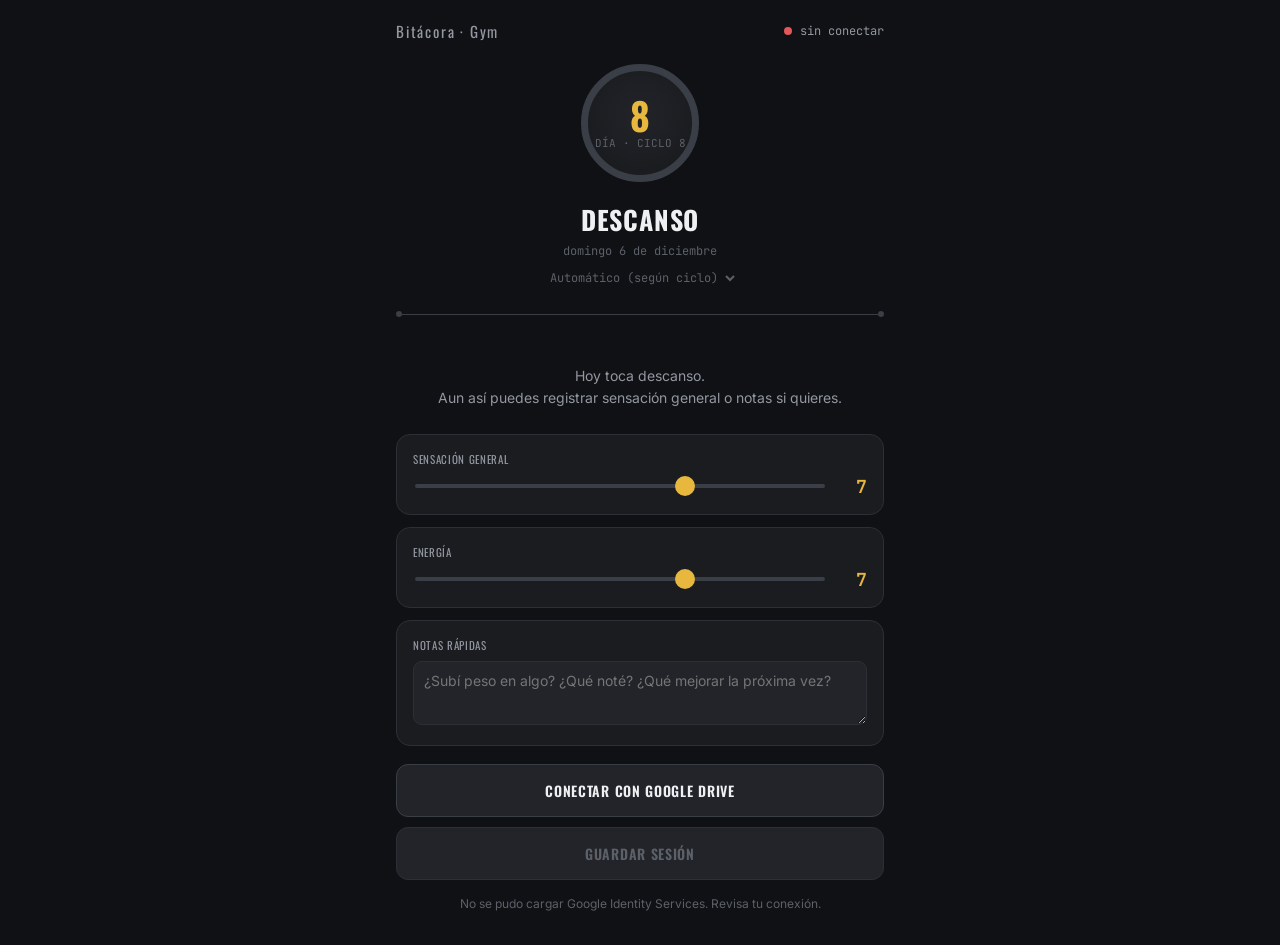
==== index.html @ aa34f246 "Add files via upload" ====
<!DOCTYPE html>
<html lang="es">
<head>
<meta charset="UTF-8">
<meta name="viewport" content="width=device-width, initial-scale=1, viewport-fit=cover">
<title>Bitácora de Gym</title>
<meta name="apple-mobile-web-app-capable" content="yes">
<meta name="apple-mobile-web-app-status-bar-style" content="black-translucent">
<meta name="apple-mobile-web-app-title" content="Bitácora">
<meta name="mobile-web-app-capable" content="yes">
<meta name="theme-color" content="#101114">
<link rel="preconnect" href="https://fonts.googleapis.com">
<link rel="preconnect" href="https://fonts.gstatic.com" crossorigin>
<link href="https://fonts.googleapis.com/css2?family=Oswald:wght@500;600;700&family=Inter:wght@400;500;600&family=JetBrains+Mono:wght@500;600&display=swap" rel="stylesheet">
<script src="https://accounts.google.com/gsi/client" async defer></script>
<style>
  :root{
    --bg:#101114;
    --surface:#1a1c20;
    --surface-2:#222429;
    --border:#2c2f36;
    --border-strong:#3a3e46;
    --accent:#e8b83e;
    --accent-dim:#8a6c1f;
    --text:#eef0f2;
    --text-2:#9297a1;
    --text-3:#5c6068;
    --green:#5fbf85;
    --red:#e2585a;
    --radius:14px;
  }
  *{box-sizing:border-box;-webkit-tap-highlight-color:transparent;}
  html,body{margin:0;padding:0;background:var(--bg);color:var(--text);}
  body{
    font-family:'Inter',sans-serif;
    padding:env(safe-area-inset-top) 16px calc(env(safe-area-inset-bottom) + 32px);
    max-width:520px;margin:0 auto;
    -webkit-font-smoothing:antialiased;
  }
  h1,h2,h3{font-family:'Oswald',sans-serif;text-transform:uppercase;letter-spacing:.03em;margin:0;}
  .top{display:flex;align-items:center;justify-content:space-between;padding:20px 0 16px;}
  .top .brand{font-family:'Oswald',sans-serif;font-size:15px;letter-spacing:.12em;color:var(--text-2);}
  .status-dot{width:8px;height:8px;border-radius:50%;background:var(--red);}
  .status-dot.ok{background:var(--green);}
  .status-row{display:flex;align-items:center;gap:8px;font-size:12px;color:var(--text-2);font-family:'JetBrains Mono',monospace;}

  .plate{
    position:relative;width:118px;height:118px;border-radius:50%;
    border:7px solid var(--border-strong);
    background:radial-gradient(circle at 50% 42%, var(--surface-2) 0%, var(--surface) 70%);
    display:flex;flex-direction:column;align-items:center;justify-content:center;
    margin:6px auto 18px;
  }
  .plate .num{font-family:'Oswald',sans-serif;font-size:38px;font-weight:700;color:var(--accent);line-height:1;}
  .plate .of{font-family:'JetBrains Mono',monospace;font-size:11px;color:var(--text-3);margin-top:2px;}

  .barbell{display:flex;align-items:center;gap:0;margin:24px 0;}
  .barbell .dot{width:6px;height:6px;border-radius:50%;background:var(--border-strong);flex-shrink:0;}
  .barbell .bar{flex:1;height:1px;background:var(--border-strong);}

  .session-title{text-align:center;margin-bottom:4px;}
  .session-title h2{font-size:26px;color:var(--text);}
  .session-sub{text-align:center;font-size:12px;color:var(--text-3);font-family:'JetBrains Mono',monospace;margin-bottom:4px;}
  .rest-note{text-align:center;color:var(--text-2);font-size:14px;padding:24px 0;line-height:1.6;}

  .day-override{display:flex;justify-content:center;margin:10px 0 0;}
  .day-override select{
    background:transparent;border:none;color:var(--text-3);font-size:12px;
    font-family:'JetBrains Mono',monospace;text-align:center;
  }

  .card{background:var(--surface);border:1px solid var(--border);border-radius:var(--radius);padding:16px;margin-bottom:12px;}
  .cat-label{font-size:11px;letter-spacing:.1em;color:var(--accent);text-transform:uppercase;font-weight:600;margin:4px 0 10px;font-family:'Oswald',sans-serif;}

  .ex-row{border-top:1px solid var(--border);padding:12px 0;}
  .ex-row:first-of-type{border-top:none;padding-top:0;}
  .ex-head{display:flex;align-items:center;justify-content:space-between;cursor:pointer;}
  .ex-name{font-size:14px;font-weight:500;}
  .ex-toggle{width:22px;height:22px;border-radius:7px;border:1px solid var(--border-strong);display:flex;align-items:center;justify-content:center;color:var(--text-3);font-size:15px;flex-shrink:0;}
  .ex-toggle.active{background:var(--accent);border-color:var(--accent);color:#221a05;}

  .sets{display:none;margin-top:12px;}
  .sets.show{display:block;}
  .set-grid{display:grid;grid-template-columns:28px 1fr 1fr;gap:8px;align-items:center;margin-bottom:6px;}
  .set-grid .set-idx{font-family:'JetBrains Mono',monospace;font-size:11px;color:var(--text-3);text-align:center;}
  .set-grid input{
    width:100%;background:var(--surface-2);border:1px solid var(--border);border-radius:9px;
    color:var(--text);font-family:'JetBrains Mono',monospace;font-size:15px;padding:9px 8px;text-align:center;
  }
  .set-grid input:focus{outline:none;border-color:var(--accent);}
  .set-labels{display:grid;grid-template-columns:28px 1fr 1fr;gap:8px;margin-bottom:4px;}
  .set-labels span{font-size:10px;color:var(--text-3);text-align:center;font-family:'JetBrains Mono',monospace;}

  .custom-ex{display:flex;gap:8px;margin-top:12px;}
  .custom-ex input{flex:1;background:var(--surface-2);border:1px solid var(--border);border-radius:9px;color:var(--text);font-size:13px;padding:9px 10px;}
  .custom-ex button{background:var(--surface-2);border:1px solid var(--border-strong);border-radius:9px;color:var(--text-2);font-size:18px;width:38px;flex-shrink:0;}

  label.field-label{display:block;font-size:11px;letter-spacing:.06em;color:var(--text-2);text-transform:uppercase;margin-bottom:8px;font-family:'Oswald',sans-serif;}
  .slider-row{display:flex;align-items:center;gap:12px;}
  input[type="range"]{-webkit-appearance:none;flex:1;height:4px;background:var(--border-strong);border-radius:2px;}
  input[type="range"]::-webkit-slider-thumb{-webkit-appearance:none;width:20px;height:20px;border-radius:50%;background:var(--accent);}
  .slider-val{font-family:'JetBrains Mono',monospace;font-size:18px;color:var(--accent);min-width:28px;text-align:right;font-weight:600;}
  textarea{width:100%;background:var(--surface-2);border:1px solid var(--border);border-radius:9px;color:var(--text);font-size:14px;padding:10px;font-family:'Inter',sans-serif;resize:vertical;min-height:64px;}
  textarea:focus,select:focus{outline:none;}

  .btn{
    width:100%;padding:15px;border-radius:12px;border:1px solid var(--border-strong);
    background:var(--surface-2);color:var(--text);font-size:14px;font-weight:600;
    font-family:'Oswald',sans-serif;letter-spacing:.05em;text-transform:uppercase;
  }
  .btn:active{transform:scale(.98);}
  .btn.primary{background:var(--accent);border-color:var(--accent);color:#221a05;}
  .btn.primary:disabled{background:var(--surface-2);border-color:var(--border);color:var(--text-3);}
  .btn-row{display:flex;flex-direction:column;gap:10px;margin-top:18px;}

  .toast{
    position:fixed;left:16px;right:16px;bottom:24px;max-width:488px;margin:0 auto;
    background:var(--surface-2);border:1px solid var(--border-strong);border-radius:12px;
    padding:13px 16px;font-size:13px;text-align:center;opacity:0;transition:opacity .25s;pointer-events:none;
  }
  .toast.show{opacity:1;}
  .toast.ok{border-color:var(--green);color:var(--green);}
  .toast.err{border-color:var(--red);color:var(--red);}

  .setup{font-size:12px;color:var(--text-3);text-align:center;margin-top:14px;line-height:1.6;}
  .setup a{color:var(--text-2);}
</style>
</head>
<body>

<div class="top">
  <span class="brand">Bitácora · Gym</span>
  <div class="status-row"><span class="status-dot" id="statusDot"></span><span id="statusText">sin conectar</span></div>
</div>

<div class="plate">
  <div class="num" id="cycleNum">1</div>
  <div class="of">DÍA · CICLO 8</div>
</div>

<div class="session-title"><h2 id="groupTitle">Hombro</h2></div>
<div class="session-sub" id="dateSub"></div>
<div class="day-override">
  <select id="dayOverride"></select>
</div>

<div class="barbell"><div class="dot"></div><div class="bar"></div><div class="dot"></div></div>

<div id="restNote" class="rest-note" style="display:none">Hoy toca descanso.<br>Aun así puedes registrar sensación general o notas si quieres.</div>

<div id="exerciseWrap"></div>

<div class="card">
  <label class="field-label">Sensación general</label>
  <div class="slider-row">
    <input type="range" id="sensacion" min="1" max="10" step="1" value="7">
    <span class="slider-val" id="sensacionVal">7</span>
  </div>
</div>

<div class="card">
  <label class="field-label">Energía</label>
  <div class="slider-row">
    <input type="range" id="energia" min="1" max="10" step="1" value="7">
    <span class="slider-val" id="energiaVal">7</span>
  </div>
</div>

<div class="card">
  <label class="field-label">Notas rápidas</label>
  <textarea id="notas" placeholder="¿Subí peso en algo? ¿Qué noté? ¿Qué mejorar la próxima vez?"></textarea>
</div>

<div class="btn-row">
  <button class="btn" id="btnConnect">Conectar con Google Drive</button>
  <button class="btn primary" id="btnSave" disabled>Guardar sesión</button>
</div>

<div class="setup" id="setupNote"></div>

<div class="toast" id="toast"></div>

<script>
const CONFIG = {
  CLIENT_ID: "TU_CLIENT_ID_DE_GOOGLE.apps.googleusercontent.com",
  SCOPE: "https://www.googleapis.com/auth/drive.file",
  FOLDER_PATH: ["02 - Cuerpo", "Rutina", "Historial Gym"],
  CYCLE_START: "2026-07-16"
};

const CYCLE = [
  { grupo: "Hombro", tipo: "hombro" },
  { grupo: "Bíceps + Tríceps", tipo: "biceps_triceps" },
  { grupo: "Espalda + Hombros", tipo: "espalda_hombros" },
  { grupo: "Descanso", tipo: "descanso" },
  { grupo: "Pecho + Hombros", tipo: "pecho_hombros" },
  { grupo: "Bíceps + Tríceps", tipo: "biceps_triceps" },
  { grupo: "Pecho + Hombros", tipo: "pecho_hombros" },
  { grupo: "Descanso", tipo: "descanso" }
];

const EXERCISES = {
  hombro: { "": [
    "Press militar con barra","Elevaciones laterales","Aperturas de ángel","Press Arnold",
    "Face pull con cuerda","Pájaros en polea","Elevaciones frontales con disco"
  ]},
  biceps_triceps: {
    "Bíceps": ["Curl con barra","Curl con mancuernas alternado","Curl martillo","Curl con brazo apoyado (predicador)","Curl en polea baja","Dominadas supinas","Curl inclinado en banco","Curl araña"],
    "Tríceps": ["Press francés EZ","Press cerrado en banca","Polea con cuerda de pie","Polea con gomas de pie","Press sobre la cabeza con barra","Elevación tras nuca sentado","California press con mancuernas","Fondos en paralelas"]
  },
  espalda_hombros: {
    "Espalda": ["Remo con barra","Dominadas","Remo de pie en banca (Pendlay Row)","Peso muerto","Remo en T (T-bar row)","Remo con mancuerna un brazo","Remo en banco inclinado","Pull-over con mancuerna"],
    "Hombros": ["Press militar con barra","Elevaciones laterales","Aperturas de ángel","Face pull con cuerda","Press Arnold"]
  },
  pecho_hombros: {
    "Pecho": ["Press plano con barra","Press plano con mancuernas","Press inclinado con barra","Press inclinado con mancuernas","Aperturas con mancuernas","Aperturas en cable cruzado","Elevaciones frontales con mancuerna","Fondos en paralelas"],
    "Hombros": ["Press militar con barra","Elevaciones laterales","Aperturas de ángel","Press Arnold","Pájaros en polea (posterior)"]
  },
  descanso: {}
};

let state = { added: {}, tokenClient: null, accessToken: null, folderId: null, manualDay: null };

function pad(n){ return n.toString().padStart(2,"0"); }
function todayISO(){ const d = new Date(); return `${d.getFullYear()}-${pad(d.getMonth()+1)}-${pad(d.getDate())}`; }
function cycleDay(){
  if(state.manualDay !== null) return state.manualDay;
  const start = new Date(CONFIG.CYCLE_START + "T00:00:00");
  const now = new Date();
  const today = new Date(now.getFullYear(), now.getMonth(), now.getDate());
  const diff = Math.floor((today - start) / 86400000);
  return ((diff % 8) + 8) % 8;
}

function renderHeader(){
  const day = cycleDay();
  const info = CYCLE[day];
  document.getElementById("cycleNum").textContent = day + 1;
  document.getElementById("groupTitle").textContent = info.grupo;
  const d = new Date();
  const dias = ["domingo","lunes","martes","miércoles","jueves","viernes","sábado"];
  const meses = ["enero","febrero","marzo","abril","mayo","junio","julio","agosto","septiembre","octubre","noviembre","diciembre"];
  document.getElementById("dateSub").textContent = `${dias[d.getDay()]} ${d.getDate()} de ${meses[d.getMonth()]}`;
  document.getElementById("restNote").style.display = info.tipo === "descanso" ? "block" : "none";
  return info;
}

function renderDayOverride(){
  const sel = document.getElementById("dayOverride");
  sel.innerHTML = "";
  const autoOpt = document.createElement("option");
  autoOpt.value = "auto";
  autoOpt.textContent = "Automático (según ciclo)";
  sel.appendChild(autoOpt);
  CYCLE.forEach((c, i) => {
    const opt = document.createElement("option");
    opt.value = i;
    opt.textContent = `Día ${i+1} — ${c.grupo}`;
    sel.appendChild(opt);
  });
  sel.value = state.manualDay === null ? "auto" : state.manualDay;
  sel.onchange = () => {
    state.manualDay = sel.value === "auto" ? null : parseInt(sel.value, 10);
    state.added = {};
    renderAll();
  };
}

function exerciseKey(name){ return name.replace(/[^a-z0-9]/gi, "_").toLowerCase(); }

function renderExercises(info){
  const wrap = document.getElementById("exerciseWrap");
  wrap.innerHTML = "";
  const cats = EXERCISES[info.tipo];
  Object.keys(cats).forEach(catName => {
    const card = document.createElement("div");
    card.className = "card";
    if(catName){
      const lbl = document.createElement("div");
      lbl.className = "cat-label";
      lbl.textContent = catName;
      card.appendChild(lbl);
    }
    cats[catName].forEach(name => {
      card.appendChild(buildExerciseRow(name));
    });
    const customRow = document.createElement("div");
    customRow.className = "custom-ex";
    customRow.innerHTML = `<input type="text" placeholder="Añadir ejercicio suelto" id="custom-${exerciseKey(catName||'main')}"><button type="button">+</button>`;
    customRow.querySelector("button").onclick = () => {
      const inp = customRow.querySelector("input");
      if(inp.value.trim()){
        card.insertBefore(buildExerciseRow(inp.value.trim()), customRow);
        inp.value = "";
      }
    };
    card.appendChild(customRow);
    wrap.appendChild(card);
  });
}

function buildExerciseRow(name){
  const key = exerciseKey(name) + "-" + Math.random().toString(36).slice(2,7);
  const row = document.createElement("div");
  row.className = "ex-row";
  row.innerHTML = `
    <div class="ex-head">
      <span class="ex-name">${name}</span>
      <span class="ex-toggle">+</span>
    </div>
    <div class="sets">
      <div class="set-labels"><span></span><span>KG</span><span>REPS</span></div>
      ${[1,2,3,4].map(i => `
      <div class="set-grid">
        <span class="set-idx">S${i}</span>
        <input type="number" inputmode="decimal" placeholder="0" class="peso">
        <input type="number" inputmode="numeric" placeholder="0" class="reps">
      </div>`).join("")}
    </div>
  `;
  const head = row.querySelector(".ex-head");
  const toggle = row.querySelector(".ex-toggle");
  const sets = row.querySelector(".sets");
  head.onclick = () => {
    const active = toggle.classList.toggle("active");
    sets.classList.toggle("show", active);
    toggle.textContent = active ? "✓" : "+";
    state.added[key] = active ? { name, row } : undefined;
  };
  row.dataset.name = name;
  row.dataset.key = key;
  return row;
}

function renderAll(){
  const info = renderHeader();
  renderDayOverride();
  renderExercises(info);
}

document.getElementById("sensacion").oninput = e => document.getElementById("sensacionVal").textContent = e.target.value;
document.getElementById("energia").oninput = e => document.getElementById("energiaVal").textContent = e.target.value;

function showToast(msg, kind){
  const t = document.getElementById("toast");
  t.textContent = msg;
  t.className = "toast show " + (kind || "");
  setTimeout(() => { t.className = "toast"; }, 3200);
}

function setConnected(on){
  document.getElementById("statusDot").classList.toggle("ok", on);
  document.getElementById("statusText").textContent = on ? "conectado" : "sin conectar";
  document.getElementById("btnSave").disabled = !on;
  document.getElementById("btnConnect").textContent = on ? "Reconectar Google Drive" : "Conectar con Google Drive";
}

function initGoogle(){
  if(!window.google || !window.google.accounts){
    document.getElementById("setupNote").textContent = "No se pudo cargar Google Identity Services. Revisa tu conexión.";
    return;
  }
  state.tokenClient = google.accounts.oauth2.initTokenClient({
    client_id: CONFIG.CLIENT_ID,
    scope: CONFIG.SCOPE,
    callback: (resp) => {
      if(resp.error){ showToast("Error al conectar: " + resp.error, "err"); return; }
      state.accessToken = resp.access_token;
      setConnected(true);
      showToast("Conectado a Google Drive", "ok");
    }
  });
}

document.getElementById("btnConnect").onclick = () => {
  if(CONFIG.CLIENT_ID.includes("TU_CLIENT_ID")){
    showToast("Falta configurar el Client ID de Google", "err");
    return;
  }
  if(!state.tokenClient){ initGoogle(); }
  if(state.tokenClient) state.tokenClient.requestAccessToken();
};

async function driveFetch(url, opts){
  opts = opts || {};
  opts.headers = Object.assign({ Authorization: "Bearer " + state.accessToken }, opts.headers || {});
  const res = await fetch(url, opts);
  if(!res.ok){ const t = await res.text(); throw new Error(t); }
  return res.json();
}

async function findOrCreateFolder(name, parentId){
  const q = encodeURIComponent(`name='${name.replace(/'/g,"\\'")}' and mimeType='application/vnd.google-apps.folder' and trashed=false` + (parentId ? ` and '${parentId}' in parents` : " and 'root' in parents"));
  const list = await driveFetch(`https://www.googleapis.com/drive/v3/files?q=${q}&fields=files(id,name)`);
  if(list.files && list.files.length){ return list.files[0].id; }
  const meta = { name, mimeType: "application/vnd.google-apps.folder" };
  if(parentId) meta.parents = [parentId];
  const created = await driveFetch("https://www.googleapis.com/drive/v3/files", {
    method: "POST",
    headers: { "Content-Type": "application/json" },
    body: JSON.stringify(meta)
  });
  return created.id;
}

async function ensureFolderPath(){
  if(state.folderId) return state.folderId;
  let parent = null;
  for(const part of CONFIG.FOLDER_PATH){
    parent = await findOrCreateFolder(part, parent);
  }
  state.folderId = parent;
  return parent;
}

function buildMarkdown(info){
  const fecha = todayISO();
  const d = new Date();
  const dias = ["domingo","lunes","martes","miércoles","jueves","viernes","sábado"];
  const meses = ["enero","febrero","marzo","abril","mayo","junio","julio","agosto","septiembre","octubre","noviembre","diciembre"];
  const diaLargo = `${dias[d.getDay()]} ${d.getDate()} de ${meses[d.getMonth()]} de ${d.getFullYear()}`;
  const sensacion = document.getElementById("sensacion").value;
  const energia = document.getElementById("energia").value;
  const notas = document.getElementById("notas").value.trim();

  const activeRows = Object.values(state.added).filter(Boolean);
  let tabla = "| Ejercicio | Serie 1 | Serie 2 | Serie 3 | Serie 4 |\n|-----------|---------|---------|---------|---------|\n";
  if(activeRows.length === 0){
    tabla += "| — | — | — | — | — |\n";
  } else {
    activeRows.forEach(({ name, row }) => {
      const pesos = [...row.querySelectorAll(".peso")].map(i => i.value);
      const reps = [...row.querySelectorAll(".reps")].map(i => i.value);
      const cells = pesos.map((p, i) => {
        if(!p && !reps[i]) return "";
        return `${p || "?"} kg × ${reps[i] || "?"}`;
      });
      while(cells.length < 4) cells.push("");
      tabla += `| ${name} | ${cells[0]} | ${cells[1]} | ${cells[2]} | ${cells[3]} |\n`;
    });
  }

  return `---
fecha: ${fecha}
grupo: ${info.grupo}
día-ciclo: ${cycleDay() + 1}
sensación: ${sensacion}
energía: ${energia}
tags: [gym, sesion, app]
---

# 💪 ${fecha} — ${info.grupo}

**Sensación general:** ${sensacion}/10
**Energía:** ${energia}/10
**Notas rápidas:** ${notas || "—"}

---

## Ejercicios

${tabla}
---

## ¿Cómo fue la sesión?

**¿Subí peso en algo?**

**¿Qué noté?**
${notas || ""}

**¿Qué mejorar la próxima vez?**
`;
}

document.getElementById("btnSave").onclick = async () => {
  const info = CYCLE[cycleDay()];
  const btn = document.getElementById("btnSave");
  btn.disabled = true;
  btn.textContent = "Guardando…";
  try{
    const folderId = await ensureFolderPath();
    const content = buildMarkdown(info);
    const filename = `${todayISO()} — ${info.grupo}.md`;
    const boundary = "gymapp" + Date.now();
    const metadata = { name: filename, parents: [folderId], mimeType: "text/markdown" };
    const body =
      `--${boundary}\r\nContent-Type: application/json; charset=UTF-8\r\n\r\n${JSON.stringify(metadata)}\r\n` +
      `--${boundary}\r\nContent-Type: text/markdown\r\n\r\n${content}\r\n--${boundary}--`;
    await driveFetch("https://www.googleapis.com/upload/drive/v3/files?uploadType=multipart", {
      method: "POST",
      headers: { "Content-Type": `multipart/related; boundary=${boundary}` },
      body
    });
    showToast("Sesión guardada en Drive", "ok");
    try{ localStorage.setItem("gymapp_last_save", todayISO()); }catch(e){}
  }catch(err){
    showToast("No se pudo guardar. Revisa la conexión.", "err");
    console.error(err);
  }finally{
    btn.disabled = false;
    btn.textContent = "Guardar sesión";
  }
};

document.getElementById("setupNote").innerHTML =
  CONFIG.CLIENT_ID.includes("TU_CLIENT_ID")
    ? "Configura tu Client ID de Google en el código antes de usar la app."
    : "";

renderAll();
window.addEventListener("load", () => setTimeout(initGoogle, 400));
</script>
</body>
</html>
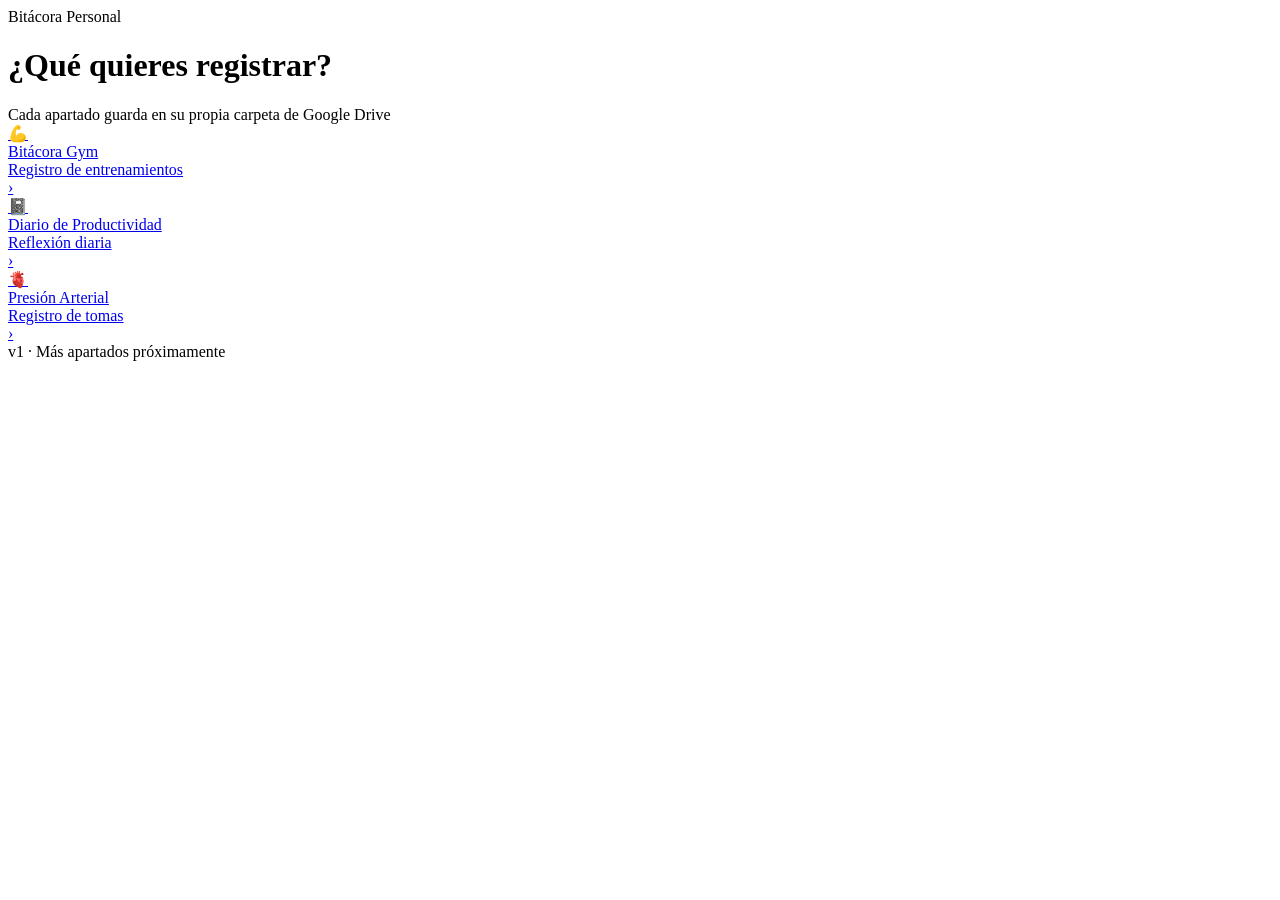
==== commit f7630f05: "Add files via upload" ====
--- a/index.html
+++ b/index.html
@@ -3,7 +3,7 @@
 <head>
 <meta charset="UTF-8">
 <meta name="viewport" content="width=device-width, initial-scale=1, viewport-fit=cover">
-<title>Bitácora de Gym</title>
+<title>Bitácora Personal</title>
 <meta name="apple-mobile-web-app-capable" content="yes">
 <meta name="apple-mobile-web-app-status-bar-style" content="black-translucent">
 <meta name="apple-mobile-web-app-title" content="Bitácora">
@@ -12,504 +12,45 @@
 <link rel="preconnect" href="https://fonts.googleapis.com">
 <link rel="preconnect" href="https://fonts.gstatic.com" crossorigin>
 <link href="https://fonts.googleapis.com/css2?family=Oswald:wght@500;600;700&family=Inter:wght@400;500;600&family=JetBrains+Mono:wght@500;600&display=swap" rel="stylesheet">
-<script src="https://accounts.google.com/gsi/client" async defer></script>
-<style>
-  :root{
-    --bg:#101114;
-    --surface:#1a1c20;
-    --surface-2:#222429;
-    --border:#2c2f36;
-    --border-strong:#3a3e46;
-    --accent:#e8b83e;
-    --accent-dim:#8a6c1f;
-    --text:#eef0f2;
-    --text-2:#9297a1;
-    --text-3:#5c6068;
-    --green:#5fbf85;
-    --red:#e2585a;
-    --radius:14px;
-  }
-  *{box-sizing:border-box;-webkit-tap-highlight-color:transparent;}
-  html,body{margin:0;padding:0;background:var(--bg);color:var(--text);}
-  body{
-    font-family:'Inter',sans-serif;
-    padding:env(safe-area-inset-top) 16px calc(env(safe-area-inset-bottom) + 32px);
-    max-width:520px;margin:0 auto;
-    -webkit-font-smoothing:antialiased;
-  }
-  h1,h2,h3{font-family:'Oswald',sans-serif;text-transform:uppercase;letter-spacing:.03em;margin:0;}
-  .top{display:flex;align-items:center;justify-content:space-between;padding:20px 0 16px;}
-  .top .brand{font-family:'Oswald',sans-serif;font-size:15px;letter-spacing:.12em;color:var(--text-2);}
-  .status-dot{width:8px;height:8px;border-radius:50%;background:var(--red);}
-  .status-dot.ok{background:var(--green);}
-  .status-row{display:flex;align-items:center;gap:8px;font-size:12px;color:var(--text-2);font-family:'JetBrains Mono',monospace;}
-
-  .plate{
-    position:relative;width:118px;height:118px;border-radius:50%;
-    border:7px solid var(--border-strong);
-    background:radial-gradient(circle at 50% 42%, var(--surface-2) 0%, var(--surface) 70%);
-    display:flex;flex-direction:column;align-items:center;justify-content:center;
-    margin:6px auto 18px;
-  }
-  .plate .num{font-family:'Oswald',sans-serif;font-size:38px;font-weight:700;color:var(--accent);line-height:1;}
-  .plate .of{font-family:'JetBrains Mono',monospace;font-size:11px;color:var(--text-3);margin-top:2px;}
-
-  .barbell{display:flex;align-items:center;gap:0;margin:24px 0;}
-  .barbell .dot{width:6px;height:6px;border-radius:50%;background:var(--border-strong);flex-shrink:0;}
-  .barbell .bar{flex:1;height:1px;background:var(--border-strong);}
-
-  .session-title{text-align:center;margin-bottom:4px;}
-  .session-title h2{font-size:26px;color:var(--text);}
-  .session-sub{text-align:center;font-size:12px;color:var(--text-3);font-family:'JetBrains Mono',monospace;margin-bottom:4px;}
-  .rest-note{text-align:center;color:var(--text-2);font-size:14px;padding:24px 0;line-height:1.6;}
-
-  .day-override{display:flex;justify-content:center;margin:10px 0 0;}
-  .day-override select{
-    background:transparent;border:none;color:var(--text-3);font-size:12px;
-    font-family:'JetBrains Mono',monospace;text-align:center;
-  }
-
-  .card{background:var(--surface);border:1px solid var(--border);border-radius:var(--radius);padding:16px;margin-bottom:12px;}
-  .cat-label{font-size:11px;letter-spacing:.1em;color:var(--accent);text-transform:uppercase;font-weight:600;margin:4px 0 10px;font-family:'Oswald',sans-serif;}
-
-  .ex-row{border-top:1px solid var(--border);padding:12px 0;}
-  .ex-row:first-of-type{border-top:none;padding-top:0;}
-  .ex-head{display:flex;align-items:center;justify-content:space-between;cursor:pointer;}
-  .ex-name{font-size:14px;font-weight:500;}
-  .ex-toggle{width:22px;height:22px;border-radius:7px;border:1px solid var(--border-strong);display:flex;align-items:center;justify-content:center;color:var(--text-3);font-size:15px;flex-shrink:0;}
-  .ex-toggle.active{background:var(--accent);border-color:var(--accent);color:#221a05;}
-
-  .sets{display:none;margin-top:12px;}
-  .sets.show{display:block;}
-  .set-grid{display:grid;grid-template-columns:28px 1fr 1fr;gap:8px;align-items:center;margin-bottom:6px;}
-  .set-grid .set-idx{font-family:'JetBrains Mono',monospace;font-size:11px;color:var(--text-3);text-align:center;}
-  .set-grid input{
-    width:100%;background:var(--surface-2);border:1px solid var(--border);border-radius:9px;
-    color:var(--text);font-family:'JetBrains Mono',monospace;font-size:15px;padding:9px 8px;text-align:center;
-  }
-  .set-grid input:focus{outline:none;border-color:var(--accent);}
-  .set-labels{display:grid;grid-template-columns:28px 1fr 1fr;gap:8px;margin-bottom:4px;}
-  .set-labels span{font-size:10px;color:var(--text-3);text-align:center;font-family:'JetBrains Mono',monospace;}
-
-  .custom-ex{display:flex;gap:8px;margin-top:12px;}
-  .custom-ex input{flex:1;background:var(--surface-2);border:1px solid var(--border);border-radius:9px;color:var(--text);font-size:13px;padding:9px 10px;}
-  .custom-ex button{background:var(--surface-2);border:1px solid var(--border-strong);border-radius:9px;color:var(--text-2);font-size:18px;width:38px;flex-shrink:0;}
-
-  label.field-label{display:block;font-size:11px;letter-spacing:.06em;color:var(--text-2);text-transform:uppercase;margin-bottom:8px;font-family:'Oswald',sans-serif;}
-  .slider-row{display:flex;align-items:center;gap:12px;}
-  input[type="range"]{-webkit-appearance:none;flex:1;height:4px;background:var(--border-strong);border-radius:2px;}
-  input[type="range"]::-webkit-slider-thumb{-webkit-appearance:none;width:20px;height:20px;border-radius:50%;background:var(--accent);}
-  .slider-val{font-family:'JetBrains Mono',monospace;font-size:18px;color:var(--accent);min-width:28px;text-align:right;font-weight:600;}
-  textarea{width:100%;background:var(--surface-2);border:1px solid var(--border);border-radius:9px;color:var(--text);font-size:14px;padding:10px;font-family:'Inter',sans-serif;resize:vertical;min-height:64px;}
-  textarea:focus,select:focus{outline:none;}
-
-  .btn{
-    width:100%;padding:15px;border-radius:12px;border:1px solid var(--border-strong);
-    background:var(--surface-2);color:var(--text);font-size:14px;font-weight:600;
-    font-family:'Oswald',sans-serif;letter-spacing:.05em;text-transform:uppercase;
-  }
-  .btn:active{transform:scale(.98);}
-  .btn.primary{background:var(--accent);border-color:var(--accent);color:#221a05;}
-  .btn.primary:disabled{background:var(--surface-2);border-color:var(--border);color:var(--text-3);}
-  .btn-row{display:flex;flex-direction:column;gap:10px;margin-top:18px;}
-
-  .toast{
-    position:fixed;left:16px;right:16px;bottom:24px;max-width:488px;margin:0 auto;
-    background:var(--surface-2);border:1px solid var(--border-strong);border-radius:12px;
-    padding:13px 16px;font-size:13px;text-align:center;opacity:0;transition:opacity .25s;pointer-events:none;
-  }
-  .toast.show{opacity:1;}
-  .toast.ok{border-color:var(--green);color:var(--green);}
-  .toast.err{border-color:var(--red);color:var(--red);}
-
-  .setup{font-size:12px;color:var(--text-3);text-align:center;margin-top:14px;line-height:1.6;}
-  .setup a{color:var(--text-2);}
-</style>
+<link rel="stylesheet" href="shared/styles.css">
 </head>
 <body>
 
 <div class="top">
-  <span class="brand">Bitácora · Gym</span>
-  <div class="status-row"><span class="status-dot" id="statusDot"></span><span id="statusText">sin conectar</span></div>
+  <span class="brand">Bitácora Personal</span>
 </div>
 
-<div class="plate">
-  <div class="num" id="cycleNum">1</div>
-  <div class="of">DÍA · CICLO 8</div>
-</div>
+<div class="hub-title"><h1>¿Qué quieres registrar?</h1></div>
+<div class="hub-sub">Cada apartado guarda en su propia carpeta de Google Drive</div>
 
-<div class="session-title"><h2 id="groupTitle">Hombro</h2></div>
-<div class="session-sub" id="dateSub"></div>
-<div class="day-override">
-  <select id="dayOverride"></select>
-</div>
+<a class="hub-card" href="gym.html">
+  <div class="hub-icon">💪</div>
+  <div>
+    <div class="hub-card-title">Bitácora Gym</div>
+    <div class="hub-card-sub">Registro de entrenamientos</div>
+  </div>
+  <div class="hub-card-arrow">›</div>
+</a>
 
-<div class="barbell"><div class="dot"></div><div class="bar"></div><div class="dot"></div></div>
+<a class="hub-card" href="journal.html">
+  <div class="hub-icon">📓</div>
+  <div>
+    <div class="hub-card-title">Diario de Productividad</div>
+    <div class="hub-card-sub">Reflexión diaria</div>
+  </div>
+  <div class="hub-card-arrow">›</div>
+</a>
 
-<div id="restNote" class="rest-note" style="display:none">Hoy toca descanso.<br>Aun así puedes registrar sensación general o notas si quieres.</div>
+<a class="hub-card" href="presion.html">
+  <div class="hub-icon">🫀</div>
+  <div>
+    <div class="hub-card-title">Presión Arterial</div>
+    <div class="hub-card-sub">Registro de tomas</div>
+  </div>
+  <div class="hub-card-arrow">›</div>
+</a>
 
-<div id="exerciseWrap"></div>
+<div class="setup">v1 · Más apartados próximamente</div>
 
-<div class="card">
-  <label class="field-label">Sensación general</label>
-  <div class="slider-row">
-    <input type="range" id="sensacion" min="1" max="10" step="1" value="7">
-    <span class="slider-val" id="sensacionVal">7</span>
-  </div>
-</div>
-
-<div class="card">
-  <label class="field-label">Energía</label>
-  <div class="slider-row">
-    <input type="range" id="energia" min="1" max="10" step="1" value="7">
-    <span class="slider-val" id="energiaVal">7</span>
-  </div>
-</div>
-
-<div class="card">
-  <label class="field-label">Notas rápidas</label>
-  <textarea id="notas" placeholder="¿Subí peso en algo? ¿Qué noté? ¿Qué mejorar la próxima vez?"></textarea>
-</div>
-
-<div class="btn-row">
-  <button class="btn" id="btnConnect">Conectar con Google Drive</button>
-  <button class="btn primary" id="btnSave" disabled>Guardar sesión</button>
-</div>
-
-<div class="setup" id="setupNote"></div>
-
-<div class="toast" id="toast"></div>
-
-<script>
-const CONFIG = {
-  CLIENT_ID: "TU_CLIENT_ID_DE_GOOGLE.apps.googleusercontent.com",
-  SCOPE: "https://www.googleapis.com/auth/drive.file",
-  FOLDER_PATH: ["02 - Cuerpo", "Rutina", "Historial Gym"],
-  CYCLE_START: "2026-07-16"
-};
-
-const CYCLE = [
-  { grupo: "Hombro", tipo: "hombro" },
-  { grupo: "Bíceps + Tríceps", tipo: "biceps_triceps" },
-  { grupo: "Espalda + Hombros", tipo: "espalda_hombros" },
-  { grupo: "Descanso", tipo: "descanso" },
-  { grupo: "Pecho + Hombros", tipo: "pecho_hombros" },
-  { grupo: "Bíceps + Tríceps", tipo: "biceps_triceps" },
-  { grupo: "Pecho + Hombros", tipo: "pecho_hombros" },
-  { grupo: "Descanso", tipo: "descanso" }
-];
-
-const EXERCISES = {
-  hombro: { "": [
-    "Press militar con barra","Elevaciones laterales","Aperturas de ángel","Press Arnold",
-    "Face pull con cuerda","Pájaros en polea","Elevaciones frontales con disco"
-  ]},
-  biceps_triceps: {
-    "Bíceps": ["Curl con barra","Curl con mancuernas alternado","Curl martillo","Curl con brazo apoyado (predicador)","Curl en polea baja","Dominadas supinas","Curl inclinado en banco","Curl araña"],
-    "Tríceps": ["Press francés EZ","Press cerrado en banca","Polea con cuerda de pie","Polea con gomas de pie","Press sobre la cabeza con barra","Elevación tras nuca sentado","California press con mancuernas","Fondos en paralelas"]
-  },
-  espalda_hombros: {
-    "Espalda": ["Remo con barra","Dominadas","Remo de pie en banca (Pendlay Row)","Peso muerto","Remo en T (T-bar row)","Remo con mancuerna un brazo","Remo en banco inclinado","Pull-over con mancuerna"],
-    "Hombros": ["Press militar con barra","Elevaciones laterales","Aperturas de ángel","Face pull con cuerda","Press Arnold"]
-  },
-  pecho_hombros: {
-    "Pecho": ["Press plano con barra","Press plano con mancuernas","Press inclinado con barra","Press inclinado con mancuernas","Aperturas con mancuernas","Aperturas en cable cruzado","Elevaciones frontales con mancuerna","Fondos en paralelas"],
-    "Hombros": ["Press militar con barra","Elevaciones laterales","Aperturas de ángel","Press Arnold","Pájaros en polea (posterior)"]
-  },
-  descanso: {}
-};
-
-let state = { added: {}, tokenClient: null, accessToken: null, folderId: null, manualDay: null };
-
-function pad(n){ return n.toString().padStart(2,"0"); }
-function todayISO(){ const d = new Date(); return `${d.getFullYear()}-${pad(d.getMonth()+1)}-${pad(d.getDate())}`; }
-function cycleDay(){
-  if(state.manualDay !== null) return state.manualDay;
-  const start = new Date(CONFIG.CYCLE_START + "T00:00:00");
-  const now = new Date();
-  const today = new Date(now.getFullYear(), now.getMonth(), now.getDate());
-  const diff = Math.floor((today - start) / 86400000);
-  return ((diff % 8) + 8) % 8;
-}
-
-function renderHeader(){
-  const day = cycleDay();
-  const info = CYCLE[day];
-  document.getElementById("cycleNum").textContent = day + 1;
-  document.getElementById("groupTitle").textContent = info.grupo;
-  const d = new Date();
-  const dias = ["domingo","lunes","martes","miércoles","jueves","viernes","sábado"];
-  const meses = ["enero","febrero","marzo","abril","mayo","junio","julio","agosto","septiembre","octubre","noviembre","diciembre"];
-  document.getElementById("dateSub").textContent = `${dias[d.getDay()]} ${d.getDate()} de ${meses[d.getMonth()]}`;
-  document.getElementById("restNote").style.display = info.tipo === "descanso" ? "block" : "none";
-  return info;
-}
-
-function renderDayOverride(){
-  const sel = document.getElementById("dayOverride");
-  sel.innerHTML = "";
-  const autoOpt = document.createElement("option");
-  autoOpt.value = "auto";
-  autoOpt.textContent = "Automático (según ciclo)";
-  sel.appendChild(autoOpt);
-  CYCLE.forEach((c, i) => {
-    const opt = document.createElement("option");
-    opt.value = i;
-    opt.textContent = `Día ${i+1} — ${c.grupo}`;
-    sel.appendChild(opt);
-  });
-  sel.value = state.manualDay === null ? "auto" : state.manualDay;
-  sel.onchange = () => {
-    state.manualDay = sel.value === "auto" ? null : parseInt(sel.value, 10);
-    state.added = {};
-    renderAll();
-  };
-}
-
-function exerciseKey(name){ return name.replace(/[^a-z0-9]/gi, "_").toLowerCase(); }
-
-function renderExercises(info){
-  const wrap = document.getElementById("exerciseWrap");
-  wrap.innerHTML = "";
-  const cats = EXERCISES[info.tipo];
-  Object.keys(cats).forEach(catName => {
-    const card = document.createElement("div");
-    card.className = "card";
-    if(catName){
-      const lbl = document.createElement("div");
-      lbl.className = "cat-label";
-      lbl.textContent = catName;
-      card.appendChild(lbl);
-    }
-    cats[catName].forEach(name => {
-      card.appendChild(buildExerciseRow(name));
-    });
-    const customRow = document.createElement("div");
-    customRow.className = "custom-ex";
-    customRow.innerHTML = `<input type="text" placeholder="Añadir ejercicio suelto" id="custom-${exerciseKey(catName||'main')}"><button type="button">+</button>`;
-    customRow.querySelector("button").onclick = () => {
-      const inp = customRow.querySelector("input");
-      if(inp.value.trim()){
-        card.insertBefore(buildExerciseRow(inp.value.trim()), customRow);
-        inp.value = "";
-      }
-    };
-    card.appendChild(customRow);
-    wrap.appendChild(card);
-  });
-}
-
-function buildExerciseRow(name){
-  const key = exerciseKey(name) + "-" + Math.random().toString(36).slice(2,7);
-  const row = document.createElement("div");
-  row.className = "ex-row";
-  row.innerHTML = `
-    <div class="ex-head">
-      <span class="ex-name">${name}</span>
-      <span class="ex-toggle">+</span>
-    </div>
-    <div class="sets">
-      <div class="set-labels"><span></span><span>KG</span><span>REPS</span></div>
-      ${[1,2,3,4].map(i => `
-      <div class="set-grid">
-        <span class="set-idx">S${i}</span>
-        <input type="number" inputmode="decimal" placeholder="0" class="peso">
-        <input type="number" inputmode="numeric" placeholder="0" class="reps">
-      </div>`).join("")}
-    </div>
-  `;
-  const head = row.querySelector(".ex-head");
-  const toggle = row.querySelector(".ex-toggle");
-  const sets = row.querySelector(".sets");
-  head.onclick = () => {
-    const active = toggle.classList.toggle("active");
-    sets.classList.toggle("show", active);
-    toggle.textContent = active ? "✓" : "+";
-    state.added[key] = active ? { name, row } : undefined;
-  };
-  row.dataset.name = name;
-  row.dataset.key = key;
-  return row;
-}
-
-function renderAll(){
-  const info = renderHeader();
-  renderDayOverride();
-  renderExercises(info);
-}
-
-document.getElementById("sensacion").oninput = e => document.getElementById("sensacionVal").textContent = e.target.value;
-document.getElementById("energia").oninput = e => document.getElementById("energiaVal").textContent = e.target.value;
-
-function showToast(msg, kind){
-  const t = document.getElementById("toast");
-  t.textContent = msg;
-  t.className = "toast show " + (kind || "");
-  setTimeout(() => { t.className = "toast"; }, 3200);
-}
-
-function setConnected(on){
-  document.getElementById("statusDot").classList.toggle("ok", on);
-  document.getElementById("statusText").textContent = on ? "conectado" : "sin conectar";
-  document.getElementById("btnSave").disabled = !on;
-  document.getElementById("btnConnect").textContent = on ? "Reconectar Google Drive" : "Conectar con Google Drive";
-}
-
-function initGoogle(){
-  if(!window.google || !window.google.accounts){
-    document.getElementById("setupNote").textContent = "No se pudo cargar Google Identity Services. Revisa tu conexión.";
-    return;
-  }
-  state.tokenClient = google.accounts.oauth2.initTokenClient({
-    client_id: CONFIG.CLIENT_ID,
-    scope: CONFIG.SCOPE,
-    callback: (resp) => {
-      if(resp.error){ showToast("Error al conectar: " + resp.error, "err"); return; }
-      state.accessToken = resp.access_token;
-      setConnected(true);
-      showToast("Conectado a Google Drive", "ok");
-    }
-  });
-}
-
-document.getElementById("btnConnect").onclick = () => {
-  if(CONFIG.CLIENT_ID.includes("TU_CLIENT_ID")){
-    showToast("Falta configurar el Client ID de Google", "err");
-    return;
-  }
-  if(!state.tokenClient){ initGoogle(); }
-  if(state.tokenClient) state.tokenClient.requestAccessToken();
-};
-
-async function driveFetch(url, opts){
-  opts = opts || {};
-  opts.headers = Object.assign({ Authorization: "Bearer " + state.accessToken }, opts.headers || {});
-  const res = await fetch(url, opts);
-  if(!res.ok){ const t = await res.text(); throw new Error(t); }
-  return res.json();
-}
-
-async function findOrCreateFolder(name, parentId){
-  const q = encodeURIComponent(`name='${name.replace(/'/g,"\\'")}' and mimeType='application/vnd.google-apps.folder' and trashed=false` + (parentId ? ` and '${parentId}' in parents` : " and 'root' in parents"));
-  const list = await driveFetch(`https://www.googleapis.com/drive/v3/files?q=${q}&fields=files(id,name)`);
-  if(list.files && list.files.length){ return list.files[0].id; }
-  const meta = { name, mimeType: "application/vnd.google-apps.folder" };
-  if(parentId) meta.parents = [parentId];
-  const created = await driveFetch("https://www.googleapis.com/drive/v3/files", {
-    method: "POST",
-    headers: { "Content-Type": "application/json" },
-    body: JSON.stringify(meta)
-  });
-  return created.id;
-}
-
-async function ensureFolderPath(){
-  if(state.folderId) return state.folderId;
-  let parent = null;
-  for(const part of CONFIG.FOLDER_PATH){
-    parent = await findOrCreateFolder(part, parent);
-  }
-  state.folderId = parent;
-  return parent;
-}
-
-function buildMarkdown(info){
-  const fecha = todayISO();
-  const d = new Date();
-  const dias = ["domingo","lunes","martes","miércoles","jueves","viernes","sábado"];
-  const meses = ["enero","febrero","marzo","abril","mayo","junio","julio","agosto","septiembre","octubre","noviembre","diciembre"];
-  const diaLargo = `${dias[d.getDay()]} ${d.getDate()} de ${meses[d.getMonth()]} de ${d.getFullYear()}`;
-  const sensacion = document.getElementById("sensacion").value;
-  const energia = document.getElementById("energia").value;
-  const notas = document.getElementById("notas").value.trim();
-
-  const activeRows = Object.values(state.added).filter(Boolean);
-  let tabla = "| Ejercicio | Serie 1 | Serie 2 | Serie 3 | Serie 4 |\n|-----------|---------|---------|---------|---------|\n";
-  if(activeRows.length === 0){
-    tabla += "| — | — | — | — | — |\n";
-  } else {
-    activeRows.forEach(({ name, row }) => {
-      const pesos = [...row.querySelectorAll(".peso")].map(i => i.value);
-      const reps = [...row.querySelectorAll(".reps")].map(i => i.value);
-      const cells = pesos.map((p, i) => {
-        if(!p && !reps[i]) return "";
-        return `${p || "?"} kg × ${reps[i] || "?"}`;
-      });
-      while(cells.length < 4) cells.push("");
-      tabla += `| ${name} | ${cells[0]} | ${cells[1]} | ${cells[2]} | ${cells[3]} |\n`;
-    });
-  }
-
-  return `---
-fecha: ${fecha}
-grupo: ${info.grupo}
-día-ciclo: ${cycleDay() + 1}
-sensación: ${sensacion}
-energía: ${energia}
-tags: [gym, sesion, app]
----
-
-# 💪 ${fecha} — ${info.grupo}
-
-**Sensación general:** ${sensacion}/10
-**Energía:** ${energia}/10
-**Notas rápidas:** ${notas || "—"}
-
----
-
-## Ejercicios
-
-${tabla}
----
-
-## ¿Cómo fue la sesión?
-
-**¿Subí peso en algo?**
-
-**¿Qué noté?**
-${notas || ""}
-
-**¿Qué mejorar la próxima vez?**
-`;
-}
-
-document.getElementById("btnSave").onclick = async () => {
-  const info = CYCLE[cycleDay()];
-  const btn = document.getElementById("btnSave");
-  btn.disabled = true;
-  btn.textContent = "Guardando…";
-  try{
-    const folderId = await ensureFolderPath();
-    const content = buildMarkdown(info);
-    const filename = `${todayISO()} — ${info.grupo}.md`;
-    const boundary = "gymapp" + Date.now();
-    const metadata = { name: filename, parents: [folderId], mimeType: "text/markdown" };
-    const body =
-      `--${boundary}\r\nContent-Type: application/json; charset=UTF-8\r\n\r\n${JSON.stringify(metadata)}\r\n` +
-      `--${boundary}\r\nContent-Type: text/markdown\r\n\r\n${content}\r\n--${boundary}--`;
-    await driveFetch("https://www.googleapis.com/upload/drive/v3/files?uploadType=multipart", {
-      method: "POST",
-      headers: { "Content-Type": `multipart/related; boundary=${boundary}` },
-      body
-    });
-    showToast("Sesión guardada en Drive", "ok");
-    try{ localStorage.setItem("gymapp_last_save", todayISO()); }catch(e){}
-  }catch(err){
-    showToast("No se pudo guardar. Revisa la conexión.", "err");
-    console.error(err);
-  }finally{
-    btn.disabled = false;
-    btn.textContent = "Guardar sesión";
-  }
-};
-
-document.getElementById("setupNote").innerHTML =
-  CONFIG.CLIENT_ID.includes("TU_CLIENT_ID")
-    ? "Configura tu Client ID de Google en el código antes de usar la app."
-    : "";
-
-renderAll();
-window.addEventListener("load", () => setTimeout(initGoogle, 400));
-</script>
 </body>
 </html>
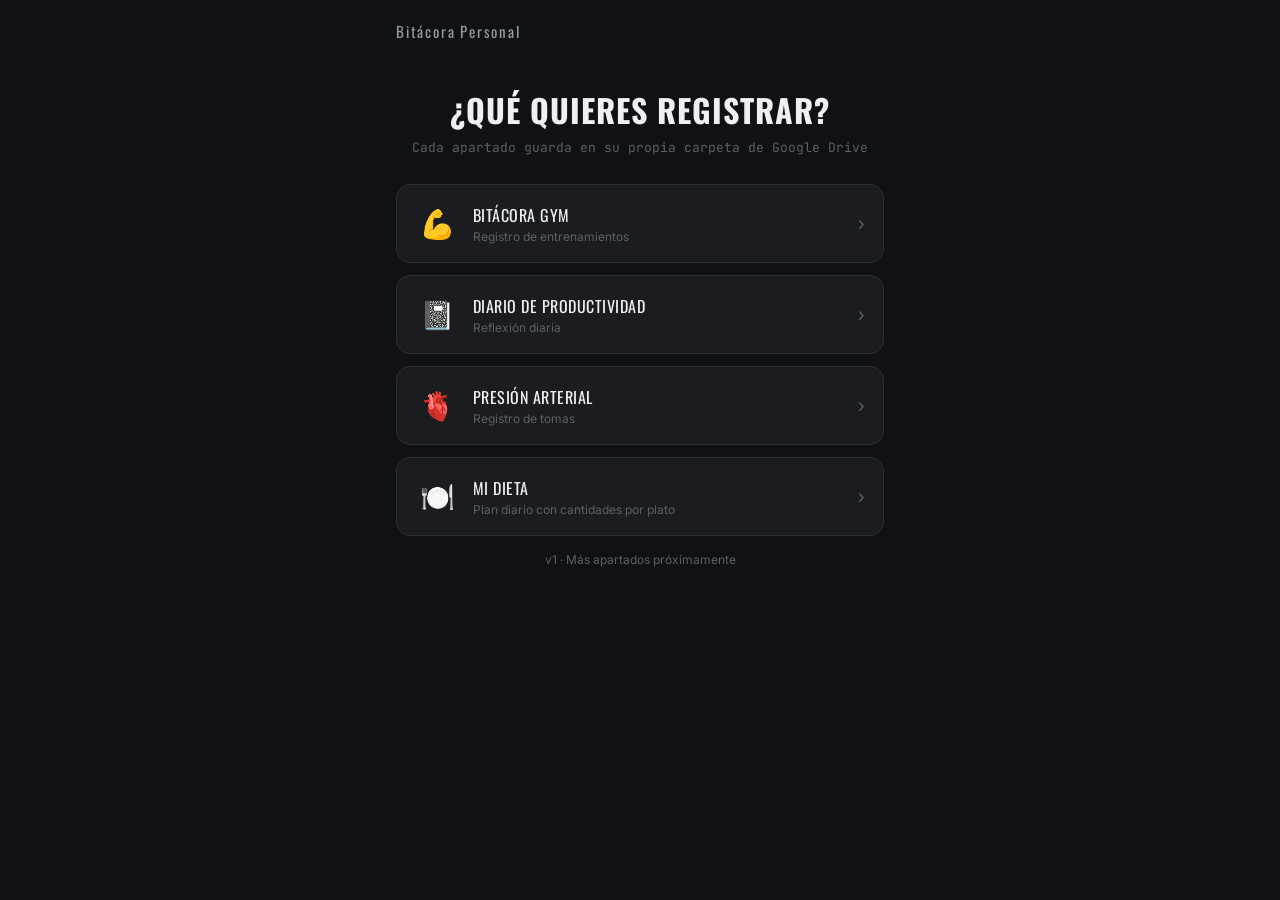
==== commit 1654e38c: "Add files via upload" ====
--- a/index.html
+++ b/index.html
@@ -50,6 +50,15 @@
   <div class="hub-card-arrow">›</div>
 </a>
 
+<a class="hub-card" href="dieta.html">
+  <div class="hub-icon">🍽️</div>
+  <div>
+    <div class="hub-card-title">Mi Dieta</div>
+    <div class="hub-card-sub">Plan diario con cantidades por plato</div>
+  </div>
+  <div class="hub-card-arrow">›</div>
+</a>
+
 <div class="setup">v1 · Más apartados próximamente</div>
 
 </body>
--- a/shared/styles.css
+++ b/shared/styles.css
@@ -0,0 +1,87 @@
+:root{
+  --bg:#101114;
+  --surface:#1a1c20;
+  --surface-2:#222429;
+  --border:#2c2f36;
+  --border-strong:#3a3e46;
+  --accent:#e8b83e;
+  --accent-dim:#8a6c1f;
+  --text:#eef0f2;
+  --text-2:#9297a1;
+  --text-3:#5c6068;
+  --green:#5fbf85;
+  --red:#e2585a;
+  --radius:14px;
+}
+*{box-sizing:border-box;-webkit-tap-highlight-color:transparent;}
+html,body{margin:0;padding:0;background:var(--bg);color:var(--text);}
+body{
+  font-family:'Inter',sans-serif;
+  padding:env(safe-area-inset-top) 16px calc(env(safe-area-inset-bottom) + 32px);
+  max-width:520px;margin:0 auto;
+  -webkit-font-smoothing:antialiased;
+}
+h1,h2,h3{font-family:'Oswald',sans-serif;text-transform:uppercase;letter-spacing:.03em;margin:0;}
+a{color:inherit;text-decoration:none;}
+
+.top{display:flex;align-items:center;justify-content:space-between;padding:20px 0 16px;}
+.top .brand{font-family:'Oswald',sans-serif;font-size:15px;letter-spacing:.12em;color:var(--text-2);}
+.status-dot{width:8px;height:8px;border-radius:50%;background:var(--red);}
+.status-dot.ok{background:var(--green);}
+.status-row{display:flex;align-items:center;gap:8px;font-size:12px;color:var(--text-2);font-family:'JetBrains Mono',monospace;}
+
+.back-link{display:inline-flex;align-items:center;gap:6px;font-size:12px;color:var(--text-2);font-family:'JetBrains Mono',monospace;margin-bottom:8px;}
+
+.card{background:var(--surface);border:1px solid var(--border);border-radius:var(--radius);padding:16px;margin-bottom:12px;}
+.cat-label{font-size:11px;letter-spacing:.1em;color:var(--accent);text-transform:uppercase;font-weight:600;margin:4px 0 10px;font-family:'Oswald',sans-serif;}
+
+label.field-label{display:block;font-size:11px;letter-spacing:.06em;color:var(--text-2);text-transform:uppercase;margin-bottom:8px;font-family:'Oswald',sans-serif;}
+.slider-row{display:flex;align-items:center;gap:12px;}
+input[type="range"]{-webkit-appearance:none;flex:1;height:4px;background:var(--border-strong);border-radius:2px;}
+input[type="range"]::-webkit-slider-thumb{-webkit-appearance:none;width:20px;height:20px;border-radius:50%;background:var(--accent);}
+.slider-val{font-family:'JetBrains Mono',monospace;font-size:18px;color:var(--accent);min-width:28px;text-align:right;font-weight:600;}
+
+input[type="text"],input[type="number"],textarea,select{
+  width:100%;background:var(--surface-2);border:1px solid var(--border);border-radius:9px;
+  color:var(--text);font-size:15px;padding:10px 12px;font-family:'Inter',sans-serif;
+}
+input[type="number"]{font-family:'JetBrains Mono',monospace;text-align:center;}
+textarea{resize:vertical;min-height:64px;}
+input:focus,textarea:focus,select:focus{outline:none;border-color:var(--accent);}
+
+.field-row{display:grid;grid-template-columns:1fr 1fr;gap:10px;margin-bottom:12px;}
+.field-row:last-child{margin-bottom:0;}
+
+.btn{
+  width:100%;padding:15px;border-radius:12px;border:1px solid var(--border-strong);
+  background:var(--surface-2);color:var(--text);font-size:14px;font-weight:600;
+  font-family:'Oswald',sans-serif;letter-spacing:.05em;text-transform:uppercase;
+}
+.btn:active{transform:scale(.98);}
+.btn.primary{background:var(--accent);border-color:var(--accent);color:#221a05;}
+.btn.primary:disabled{background:var(--surface-2);border-color:var(--border);color:var(--text-3);}
+.btn-row{display:flex;flex-direction:column;gap:10px;margin-top:18px;}
+
+.toast{
+  position:fixed;left:16px;right:16px;bottom:24px;max-width:488px;margin:0 auto;
+  background:var(--surface-2);border:1px solid var(--border-strong);border-radius:12px;
+  padding:13px 16px;font-size:13px;text-align:center;opacity:0;transition:opacity .25s;pointer-events:none;
+}
+.toast.show{opacity:1;}
+.toast.ok{border-color:var(--green);color:var(--green);}
+.toast.err{border-color:var(--red);color:var(--red);}
+
+.setup{font-size:12px;color:var(--text-3);text-align:center;margin-top:14px;line-height:1.6;}
+
+/* Página principal (hub) */
+.hub-title{text-align:center;margin:28px 0 6px;}
+.hub-sub{text-align:center;color:var(--text-3);font-size:13px;margin-bottom:28px;font-family:'JetBrains Mono',monospace;}
+.hub-card{
+  display:flex;align-items:center;gap:14px;background:var(--surface);border:1px solid var(--border);
+  border-radius:var(--radius);padding:18px;margin-bottom:12px;
+}
+.hub-card:active{transform:scale(.98);}
+.hub-icon{font-size:28px;width:44px;text-align:center;flex-shrink:0;}
+.hub-card-title{font-family:'Oswald',sans-serif;font-size:16px;text-transform:uppercase;letter-spacing:.03em;}
+.hub-card-sub{font-size:12px;color:var(--text-3);margin-top:2px;}
+.hub-card-arrow{margin-left:auto;color:var(--text-3);font-size:18px;}
